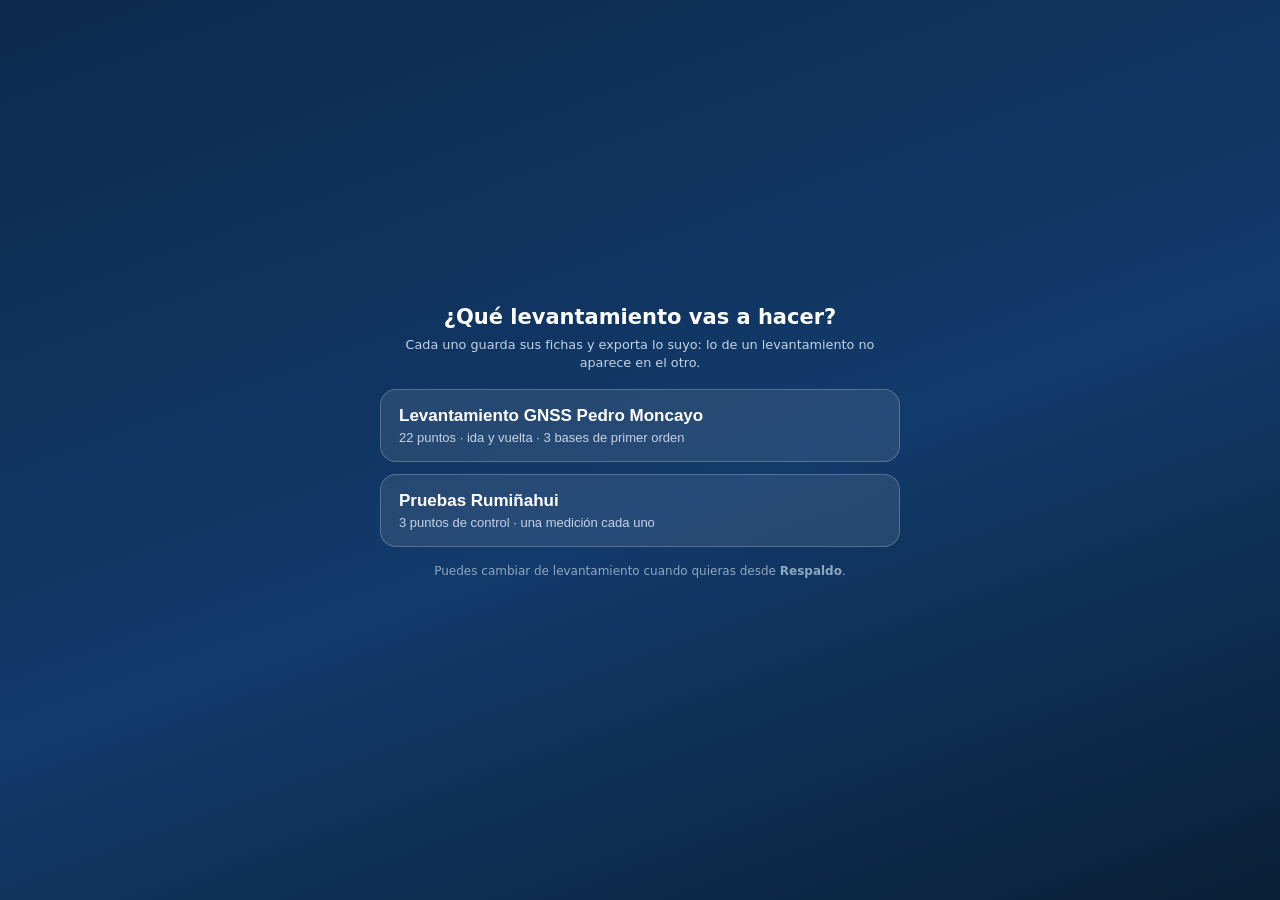
==== inspeccion-gnss/index.html @ 9709f439 "Publicar Inspección GNSS Pedro Moncayo (GeoMapping Tools)" ====
<!doctype html>
<html lang="es">
<head>
<meta charset="utf-8">
<meta name="viewport" content="width=device-width, initial-scale=1">
<title>Fichas GNSS · Red Geodésica Pedro Moncayo</title>
<meta name="description" content="Registro de campo de los puntos de control geodésico de la red cantonal de Pedro Moncayo.">
<meta name="theme-color" content="#123a6b">
<meta name="mobile-web-app-capable" content="yes">
<meta name="apple-mobile-web-app-capable" content="yes">
<meta name="apple-mobile-web-app-status-bar-style" content="black">
<meta name="apple-mobile-web-app-title" content="Fichas GNSS">
<link rel="manifest" href="manifest.webmanifest">
<link rel="icon" href="icons/icon-192.png">
<link rel="apple-touch-icon" href="icons/icon-192.png">
<link rel="stylesheet" href="css/app.css">
<script>
/* Registro de errores para poder diagnosticar en campo (se puede ver desde la consola). */
window.__errs = [];
addEventListener('error', (e) => {
  window.__errs.push(e.message + ' @ ' + (e.filename || '') + ':' + e.lineno);
  console.error(e.message, e.filename, e.lineno);
});
addEventListener('unhandledrejection', (e) => {
  const m = e.reason && e.reason.message ? e.reason.message : String(e.reason);
  window.__errs.push('promesa: ' + m);
  console.error('promesa:', m);
});
</script>
</head>
<body>

<header class="topbar">
  <img class="toplogo" src="img/geocaliza.png" alt="Geocaliza">
  <div class="toptitle">
    <strong>Fichas GNSS</strong>
    <span id="topSub" data-proy-nombre>—</span>
  </div>
  <span id="net" class="net" title="Estado de conexión">en línea</span>
</header>

<main>
  <section id="v-proyecto" class="velo-proyecto">
    <div class="caja">
      <h1>¿Qué levantamiento vas a hacer?</h1>
      <p class="hint">Cada uno guarda sus fichas y exporta lo suyo: lo de un levantamiento no aparece en el otro.</p>
      <div id="proyectoLista" class="proys"></div>
      <p class="hint tenue">Puedes cambiar de levantamiento cuando quieras desde <b>Respaldo</b>.</p>
    </div>
  </section>

<!-- ===================== 1. PUNTOS ===================== -->
<section id="v-puntos" class="view">

    <div class="bar wrap proybar">
      <span>Levantamiento: <b data-proy-nombre>—</b></span>
      <button class="btn small" data-cambiar-proyecto>Cambiar</button>
    </div>

    <div class="panel">
      <h2>Seleccionar punto</h2>
    <p class="hint">Los 22 puntos del diseño de la red. El <b class="ok">✓ verde</b> indica que la ficha ya está guardada en este teléfono.</p>

    <!-- Lista desplegable (combo propio: permite el check verde por punto) -->
    <div class="combo" id="combo">
      <button type="button" class="combo-btn" id="comboBtn" aria-haspopup="listbox" aria-expanded="false">
        <span class="combo-lab">CÓDIGO</span>
        <span class="combo-val" id="comboVal">Elegir un punto…</span>
        <span class="combo-car">▾</span>
      </button>
      <div class="combo-panel hidden" id="comboPanel" role="listbox" aria-label="Puntos de la red">
        <input type="search" id="comboQ" class="combo-q" placeholder="Buscar código, parroquia o sitio…" autocomplete="off">
        <div class="combo-list" id="comboList"></div>
      </div>
    </div>

    <div class="acciones-punto">
      <button class="btn ir" id="btnIr" disabled>
        <span class="ic">➤</span>
        <span>IR AL PUNTO<small>Abrir en Maps</small></span>
      </button>
      <button class="btn levantar" id="btnLevantar" disabled>
        <span class="ic">✎</span>
        <span>LEVANTAR FICHA<small>Registrar la observación</small></span>
      </button>
    </div>
    <p class="hint center" id="puntoSelHint">Elige un código para habilitar las opciones.</p>
  </div>

  <div class="panel hidden" id="panelPunto">
    <h2 id="pp-nombre">—</h2>
    <p class="pp-sub" id="pp-sub">—</p>
    <div class="kv2" id="pp-datos"></div>
    <div class="row wrap">
      <button class="btn small" id="btnVerFicha">Ver ficha guardada</button>
      <button class="btn small danger" id="btnBorrarFicha">Borrar ficha de este punto</button>
    </div>
  </div>

  <div class="panel">
    <div class="bar wrap">
      <h2 class="grow">Avance en este teléfono</h2>
      <span class="pill" id="avancePill">0 / 22</span>
    </div>
    <div class="progress"><div id="progressBar"></div></div>
    <p class="hint">Cada teléfono cuenta solo las fichas que se guardaron en él.</p>
    <div class="row wrap">
      <button class="btn small" id="btnCsv">Exportar avance (CSV)</button>
      <button class="btn small" id="btnGeo">Exportar puntos (GeoJSON)</button>
    </div>
  </div>
</section>

<!-- ===================== 2. FICHA ===================== -->
<section id="v-ficha" class="view hidden">
  <div class="bar sticky">
    <button class="btn" id="btnFichaBack">← Volver</button>
    <button class="btn primary" id="btnGuardar">Guardar ficha</button>
  </div>

  <div class="panel">
    <h2 id="f-titulo">Ficha del punto</h2>
    <p class="hint">Los campos con candado vienen del diseño de la red. Solo se editan los datos de la observación.</p>
    <div class="form">
      <label class="fld"><span>CÓDIGO 🔒</span><input id="f-codigo" readonly></label>
      <label class="fld"><span>PARROQUIA 🔒</span><input id="f-parroquia" readonly></label>
      <label class="fld"><span>SECTOR / SITIO 🔒</span><input id="f-sector" readonly></label>
      <label class="fld"><span>MATERIALIZACIÓN 🔒</span><input id="f-mat" readonly></label>
      <label class="fld"><span>COORDENADA X (Este) 🔒</span><input id="f-este" readonly></label>
      <label class="fld"><span>COORDENADA Y (Norte) 🔒</span><input id="f-norte" readonly></label>
      <label class="fld"><span>ORDEN 🔒</span><input id="f-orden" readonly></label>
      <label class="fld"><span>ZONA / DATUM 🔒</span><input id="f-zona" readonly></label>
    </div>
    <p class="hint" id="f-trabajos"></p>
  </div>

  <div class="panel">
    <h2>Observación GNSS</h2>
    <p class="hint">Método y parámetros que fija el TR (no se editan):
      <b>estático diferencial · máscara 10° · intervalo 1 s</b>.</p>
    <div class="form">
      <label class="fld"><span>RECEPTOR GNSS</span><select id="f-receptor"></select></label>
      <label class="fld"><span>ALTURA DE LA ANTENA (m)</span><input id="f-altura" type="text" inputmode="decimal" autocomplete="off" placeholder="Ej. 1,532 o 1.532"></label>

      <div class="fld">
        <span>INICIO (fecha y hora)</span>
        <div class="fila-fecha">
          <input id="f-inicio" type="datetime-local" step="60">
          <button type="button" class="btn small ahora" data-ahora="inicio">Ahora</button>
        </div>
      </div>
      <div class="fld">
        <span>FIN (fecha y hora)</span>
        <div class="fila-fecha">
          <input id="f-fin" type="datetime-local" step="60">
          <button type="button" class="btn small ahora" data-ahora="fin">Ahora</button>
        </div>
      </div>

      <label class="fld"><span>DURACIÓN</span><input id="f-dur" readonly placeholder="—"></label>
      <label class="fld"><span>OPERADOR EN CAMPO</span><input id="f-operador" list="lstOperadores" autocomplete="off" placeholder="Nombre y apellido"></label>
      <datalist id="lstOperadores"></datalist>
    </div>
  </div>

  <div class="panel">
    <h2>Croquis de ubicación</h2>
    <p class="hint">El croquis del punto ya viene con la app (imagen satelital Esri). No hay que generarlo ni hace falta internet.</p>
    <div id="croquisBox" class="croquisbox">
      <img id="croquisImg" alt="Croquis de ubicación del punto">
    </div>
    <div class="row wrap">
      <button class="btn small" id="btnVerCroquis">Ampliar</button>
    </div>
  </div>

  <div class="panel">
    <h2>Fotografías</h2>

    <div class="foto-bloque">
      <h3>1. Fotografía de la medición</h3>
      <p class="hint">El punto con el equipo montado. Es la que se imprime en la ficha.</p>
      <div class="row wrap">
        <button class="btn primary" data-foto="punto" data-src="cam">Tomar foto</button>
        <button class="btn" data-foto="punto" data-src="gal">Agregar de la galería</button>
      </div>
      <div id="fotos-punto" class="photos"></div>
    </div>

    <div class="foto-bloque">
      <h3>2. Fotografía de la placa</h3>
      <p class="hint">Primer plano de la placa o del mojón con su inscripción. Es la que se imprime en la ficha.</p>
      <div class="row wrap">
        <button class="btn primary" data-foto="placa" data-src="cam">Tomar foto</button>
        <button class="btn" data-foto="placa" data-src="gal">Agregar de la galería</button>
      </div>
      <div id="fotos-placa" class="photos"></div>
    </div>

    <div class="foto-bloque">
      <h3>Agregar más fotos</h3>
      <p class="hint">Fotos adicionales (accesos, entorno, detalles). Se suben a Drive con el nombre que les pongas; no se imprimen.</p>
      <label class="fld wide"><span>NOMBRE DE LA FOTO</span>
        <input id="f-extra-nombre" autocomplete="off" placeholder="Ej. Acceso vehicular"></label>
      <div class="row wrap">
        <button class="btn" data-foto="extra" data-src="cam">Tomar foto</button>
        <button class="btn" data-foto="extra" data-src="gal">Agregar de la galería</button>
      </div>
      <div id="fotos-extra" class="photos"></div>
    </div>
  </div>

  <div class="panel" id="panelDiseno">
    <h2>Diseño de referencia</h2>
    <p class="hint">Lo que el informe de inspección in situ previó para este sitio (no se guarda en la ficha).</p>
    <div id="f-notas" class="notas"></div>
  </div>
</section>

<!-- ===================== 3. DETALLE ===================== -->
<section id="v-detalle" class="view hidden">
  <div class="bar sticky">
    <button class="btn" id="btnDetBack">← Volver</button>
    <button class="btn primary" id="btnDetPdf">Descargar PDF</button>
  </div>
  <div class="panel">
    <h2 id="d-titulo">—</h2>
    <p class="pp-sub" id="d-sub">—</p>
    <div class="kv2" id="d-datos"></div>
  </div>
  <div class="panel" id="d-mapPanel">
    <div class="bar wrap">
      <button class="btn small" id="d-ir">Ir al punto</button>
      <button class="btn small" id="d-miUbicacion">¿A qué distancia estoy?</button>
    </div>
    <p class="hint" id="d-gps">—</p>
  </div>
  <div class="panel" id="d-croquisPanel">
    <h2>Croquis de ubicación</h2>
    <div class="preview"><img id="d-croquis" alt="Croquis"></div>
  </div>
  <div class="panel" id="d-fotosPanel">
    <h2>Fotografías</h2>
    <div id="d-fotos" class="dphotos"></div>
  </div>
  <div class="panel">
    <h2>Estado en Google Drive</h2>
    <p class="hint" id="d-drive">—</p>
    <button class="btn small" id="d-subir">Subir esta ficha a Drive</button>
  </div>
  <div class="panel">
    <h2>Acciones</h2>
    <div class="actgrid">
      <button class="btn" id="d-pdf">Descargar PDF</button>
      <button class="btn" id="d-share">Compartir PDF</button>
      <button class="btn" id="d-geo">Exportar el punto (GeoJSON)</button>
      <button class="btn" id="d-zip">Descargar fotos (ZIP)</button>
      <button class="btn" id="d-edit">Editar ficha</button>
      <button class="btn danger" id="d-del">Eliminar ficha</button>
    </div>
  </div>
</section>

<!-- ===================== 4. DRIVE ===================== -->
<section id="v-drive" class="view hidden">
  <div class="panel">
    <h2>Google Drive</h2>
    <p class="hint">Las fichas, las fotografías y los datos se suben a la carpeta del proyecto. La app crea una carpeta por día y, dentro, una carpeta por código de punto.</p>
    <div class="drive-estado">
      <span class="dot" id="driveDot"></span>
      <div>
        <b id="driveCuenta">Sin configurar</b>
        <small id="driveDetalle">Falta la URL y la clave del script de Drive.</small>
      </div>
    </div>
    <div class="form">
      <label class="fld wide"><span>URL DEL SCRIPT (termina en /exec)</span>
        <input id="driveUrl" autocomplete="off" placeholder="https://script.google.com/macros/s/…/exec"></label>
      <label class="fld wide"><span>CLAVE DEL SCRIPT</span>
        <input id="driveClave" autocomplete="off" placeholder="La misma clave que pusiste en Code.gs"></label>
    </div>
    <div class="row wrap">
      <button class="btn primary" id="btnProbar">Guardar y probar</button>
      <button class="btn" id="btnAbrirCarpeta">Abrir la carpeta en Drive</button>
    </div>
    <p class="hint" id="driveCarpetaMsg"></p>
  </div>

  <div class="panel">
    <h2>Subida</h2>
    <div class="subida-resumen" id="driveResumen">—</div>
    <label class="chk"><input type="checkbox" id="autoSubir"> <span>Subir automáticamente al guardar una ficha</span></label>
    <label class="chk"><input type="checkbox" id="borrarOrig"> <span>Liberar las fotos originales después de subirlas (ahorra espacio)</span></label>
    <div class="row wrap">
      <button class="btn primary" id="btnSubirTodo">Subir fichas pendientes</button>
      <button class="btn" id="btnReintentar">Reintentar fallidas</button>
    </div>
    <div id="driveCola" class="cola"></div>
  </div>
</section>

<!-- ===================== 5. RESPALDO ===================== -->
<section id="v-respaldo" class="view hidden">
  <div class="panel">
    <h2>Levantamiento abierto</h2>
    <p class="hint">Ahora mismo: <b data-proy-nombre>—</b>. Cada levantamiento tiene sus propias fichas.</p>
    <div class="row wrap"><button class="btn" data-cambiar-proyecto>Cambiar de levantamiento</button></div>
  </div>
  <div class="panel">
    <h2>Estado de la app</h2>
    <p id="offlineState" class="hint"></p>
    <p class="hint" id="storageInfo"></p>
    <p class="hint" id="versionInfo"></p>
    <div class="row wrap"><button class="btn" id="btnBuscar">Buscar actualización</button></div>
    <p class="hint">Si publicas una versión nueva, la app la detecta sola al abrirla o al volver a ella. Con este botón la buscas en el momento.</p>
  </div>
  <div class="panel">
    <h2>Respaldo de las fichas</h2>
    <p class="hint">Exporta un <code>.json</code> con todas las fichas (sin fotografías). Úsalo para pasar los datos a otro teléfono o para respaldar antes de actualizar.</p>
    <div class="row wrap">
      <button class="btn primary" id="btnBackup">Exportar respaldo (.json)</button>
      <label class="btn filebtn">Importar respaldo<input type="file" id="fileRestore" accept=".json,application/json"></label>
    </div>
    <p class="hint" id="backupInfo"></p>
  </div>
  <div class="panel">
    <h2>Copia completa en el teléfono</h2>
    <p class="hint">Un <code>.zip</code> con el <b>PDF</b>, las <b>fotografías</b> y los <b>datos</b> de cada ficha, con las mismas carpetas que en Drive (<code>2026_11_01/IDA_01_11_2026_RG-52-02/</code>).
      En Android se guarda en <b>Descargas</b>; en iPhone se abre el menú para guardarlo en <b>Archivos</b>, donde puedes elegir la carpeta.</p>
    <div class="row wrap">
      <select id="diaCopia" class="sel"></select>
      <button class="btn primary" id="btnCopiaDia">Copia de ese día</button>
    </div>
    <div class="row wrap">
      <button class="btn" id="btnZipAll">Copia de todas las fichas</button>
    </div>
    <p class="hint" id="zipInfo"></p>
  </div>
  <div class="panel">
    <h2>Peligro</h2>
    <button class="btn danger" id="btnBorrarTodo">Borrar todas las fichas y fotos de este teléfono</button>
  </div>
</section>

</main>

<nav class="tabs">
  <button data-tab="puntos" class="on">Puntos</button>
  <button data-tab="drive">Drive</button>
  <button data-tab="respaldo">Respaldo</button>
</nav>

<div id="navSheet" class="navsel hidden">
  <div class="navsel-bg" data-nav-close></div>
  <div class="navsel-card">
    <h3 id="navTitulo">¿Cómo quieres ir al punto?</h3>
    <p class="pp-sub" id="navSub">—</p>
    <button class="btn" data-nav="google">Abrir con Google Maps</button>
    <button class="btn" data-nav="waze">Abrir con Waze</button>
    <button class="btn" data-nav="apple" id="btnNavApple">Abrir con Maps de iPhone</button>
    <button class="btn ghost" data-nav-close>Cancelar</button>
  </div>
</div>
<div id="visor" class="visor hidden"><img id="visorImg" alt="Croquis ampliado"><button class="visor-x" id="visorClose">×</button></div>
<input type="file" id="camPunto" accept="image/*" capture="environment" class="hidden">
<input type="file" id="camPlaca" accept="image/*" capture="environment" class="hidden">
<input type="file" id="camExtra" accept="image/*" capture="environment" class="hidden">
<input type="file" id="galPunto" accept="image/*" multiple class="hidden">
<input type="file" id="galPlaca" accept="image/*" multiple class="hidden">
<input type="file" id="galExtra" accept="image/*" multiple class="hidden">

<div id="updateBar" class="updatebar hidden"><span>Hay una versión nueva de la app.</span><button class="btn small" id="btnReload">Actualizar</button><button class="barra-x" id="btnUpdateX" title="Más tarde">×</button></div>
<div id="toast" class="toast hidden"></div>
<div id="busy" class="busy hidden"><div id="busyMsg">Procesando…</div></div>

<script src="lib/jspdf/jspdf.umd.min.js"></script>
<script src="js/config.js"></script>
<script src="js/datos.js"></script>
<script src="js/logos.js"></script>
<script src="js/geo.js"></script>
<script src="js/db.js"></script>
<script src="js/fotos.js"></script>
<script src="js/mapimg.js"></script>
<script src="js/zip.js"></script>
<script src="js/pdf.js"></script>
<script src="js/drive.js"></script>
<script src="js/app.js"></script>
</body>
</html>
---- inspeccion-gnss/css/app.css ----
/* ==========================================================================
   Fichas GNSS · Red geodésica Pedro Moncayo
   Hoja de estilos única (mobile‑first, funciona en Android e iOS).
   ========================================================================== */
:root {
  --bg: #eef2f7;
  --surface: #ffffff;
  --ink: #16202b;
  --muted: #5c6b7a;
  --line: #d5dee7;
  --brand: #123a6b;          /* azul del escudo de Pedro Moncayo */
  --brand-2: #1f4e9c;
  --accent: #7cb342;         /* verde de Geocaliza */
  --accent-ink: #2f4d10;
  --ok: #1e8e4a;
  --danger: #b3261e;
  --warn: #c77700;
  --radius: 14px;
  --shadow: 0 1px 2px rgba(16, 32, 48, .06), 0 6px 18px rgba(16, 32, 48, .06);
}
@media (prefers-color-scheme: dark) {
  :root {
    --bg: #0e141b; --surface: #161f28; --ink: #e8eef4; --muted: #9aabb9; --line: #27343f;
    --brand: #2a5da8; --brand-2: #3f74c4; --accent: #8ec95a; --ok: #5ed191; --danger: #ff8a80;
    --warn: #ffc266; --shadow: 0 1px 2px rgba(0,0,0,.4), 0 8px 22px rgba(0,0,0,.35);
  }
}
* { box-sizing: border-box; }
html, body { margin: 0; }
body {
  background: var(--bg); color: var(--ink);
  font: 16px/1.42 system-ui, -apple-system, "Segoe UI", Roboto, "Helvetica Neue", sans-serif;
  padding-bottom: calc(70px + env(safe-area-inset-bottom));
  -webkit-text-size-adjust: 100%;
}
.hidden { display: none !important; }
b.ok, .ok { color: var(--ok); }

/* ---------- barra superior ---------- */
.topbar {
  position: sticky; top: 0; z-index: 900; display: flex; align-items: center; gap: 10px;
  padding: calc(8px + env(safe-area-inset-top)) 14px 8px;
  background: var(--brand); color: #fff; border-bottom: 1px solid color-mix(in srgb, #000 22%, var(--brand));
}
.toplogo { height: 24px; width: auto; background: #fff; border-radius: 6px; padding: 3px 6px; }
.toptitle { display: flex; flex-direction: column; line-height: 1.15; flex: 1; min-width: 0; }
.toptitle strong { font-size: 15px; letter-spacing: .2px; }
.toptitle span { font-size: 11.5px; opacity: .82; white-space: nowrap; overflow: hidden; text-overflow: ellipsis; }
.net { font-size: 11.5px; padding: 4px 9px; border-radius: 99px; background: rgba(255,255,255,.16); white-space: nowrap; }
.net.off { background: var(--warn); color: #2a1d00; font-weight: 700; }

html, body { overflow-x: hidden; }
main { max-width: 900px; margin: 0 auto; padding: 12px 14px 20px; }
.view > * + * { margin-top: 12px; }

/* ---------- estructura ---------- */
.panel { background: var(--surface); border: 1px solid var(--line); border-radius: var(--radius); padding: 14px; }
.panel h2 { margin: 0 0 6px; font-size: 15.5px; color: var(--brand); letter-spacing: .1px; }
@media (prefers-color-scheme: dark) { .panel h2 { color: #86b3ef; } }
.panel h2.grow { flex: 1; margin: 0; }
.hint { color: var(--muted); font-size: 12.8px; margin: 6px 0 8px; line-height: 1.45; }
.hint.center { text-align: center; }
.pp-sub { color: var(--muted); font-size: 13px; margin: 0 0 10px; }
.bar { display: flex; gap: 8px; align-items: center; }
.bar.wrap { flex-wrap: wrap; }
.bar.sticky {
  position: sticky; top: calc(44px + env(safe-area-inset-top)); z-index: 800;
  padding: 8px 0; background: var(--bg); justify-content: space-between;
}
.row { display: flex; gap: 8px; align-items: center; margin-top: 10px; }
.row.wrap { flex-wrap: wrap; }
.grow { flex: 1; min-width: 0; }
.pill { font-size: 12.5px; font-weight: 700; background: var(--brand); color: #fff; padding: 4px 11px; border-radius: 99px; }

/* ---------- botones ---------- */
.btn {
  appearance: none; border: 1px solid var(--line); background: var(--surface); color: var(--ink);
  font: inherit; font-size: 15px; padding: 11px 14px; border-radius: 11px; cursor: pointer;
  min-height: 46px; display: inline-flex; align-items: center; justify-content: center; gap: 8px;
  text-align: left; transition: filter .12s ease, transform .06s ease;
}
.btn:active { transform: translateY(1px); }
.btn.primary { background: var(--brand); border-color: var(--brand); color: #fff; font-weight: 650; }
.btn.small { font-size: 14px; min-height: 38px; padding: 8px 12px; }
.btn.danger { color: var(--danger); border-color: color-mix(in srgb, var(--danger) 35%, var(--line)); }
.btn.ghost { border: 0; background: transparent; color: var(--muted); }
.btn[disabled] { opacity: .42; cursor: default; }
.filebtn { position: relative; overflow: hidden; }
.filebtn input { position: absolute; inset: 0; opacity: 0; width: 100%; cursor: pointer; }

/* dos acciones principales */
.acciones-punto { display: grid; grid-template-columns: repeat(2, minmax(0, 1fr)); gap: 10px; margin-top: 12px; }
.btn.ir, .btn.levantar, .btn.big {
  flex-direction: row; align-items: center; gap: 10px; justify-content: flex-start;
  padding: 13px 14px; font-weight: 700; font-size: 14.5px; letter-spacing: .2px; line-height: 1.2;
  color: #fff; border: 0;
}
.btn.ir { background: linear-gradient(160deg, #1f4e9c, #123a6b); }
.btn.levantar { background: linear-gradient(160deg, #8cc63f, #5d9130); }
.btn.ir .ic, .btn.levantar .ic, .btn.big .ic { font-size: 20px; opacity: .95; }
.btn.ir small, .btn.levantar small, .btn.big small { display: block; font-weight: 500; font-size: 11.5px; opacity: .88; letter-spacing: 0; }
.btn.ir[disabled], .btn.levantar[disabled] {
  background: transparent; color: var(--muted); border: 1.5px dashed var(--line);
  filter: none; opacity: 1;
}
.btn.ir[disabled] small, .btn.levantar[disabled] small { color: var(--muted); opacity: 1; }
.btn.big { width: 100%; margin-top: 8px; }

/* ---------- lista desplegable de puntos ---------- */
.combo { position: relative; margin-top: 4px; }
.combo-btn {
  width: 100%; display: grid; grid-template-columns: auto 1fr auto; align-items: center; gap: 10px;
  border: 1.5px solid var(--brand); background: var(--surface); color: var(--ink);
  border-radius: 12px; padding: 10px 12px; font: inherit; cursor: pointer; min-height: 58px;
}
.combo-lab { font-size: 10.5px; font-weight: 700; letter-spacing: .8px; color: var(--muted); writing-mode: vertical-rl; transform: rotate(180deg); text-orientation: mixed; }
.combo-val { font-size: 16px; font-weight: 650; text-align: left; }
.combo-val small { display: block; font-weight: 500; font-size: 12px; color: var(--muted); }
.combo-car { color: var(--muted); font-size: 16px; }
.combo-panel {
  position: absolute; left: 0; right: 0; top: calc(100% + 6px); z-index: 950;
  background: var(--surface); border: 1px solid var(--line); border-radius: 12px;
  box-shadow: 0 18px 40px rgba(10, 25, 40, .28); overflow: hidden;
}
.combo-q { width: 100%; border: 0; border-bottom: 1px solid var(--line); padding: 12px 12px; font: inherit; font-size: 15px; background: var(--surface); color: var(--ink); }
.combo-list { max-height: 52vh; overflow: auto; -webkit-overflow-scrolling: touch; }
.combo-item {
  display: grid; grid-template-columns: 16px 20px minmax(0, 1fr); align-items: center; gap: 8px;
  width: 100%; border: 0; border-bottom: 1px solid var(--line); background: transparent;
  color: var(--ink); font: inherit; text-align: left; padding: 10px 12px; cursor: pointer;
}
.combo-item:active { background: var(--bg); }
.combo-item .ck { font-size: 17px; font-weight: 800; color: transparent; line-height: 1; }
.combo-item.saved .ck { color: var(--ok); }
.combo-item b { font-size: 14.5px; font-weight: 700; letter-spacing: .2px; }
.combo-item span.s { display: block; font-size: 12px; color: var(--muted); white-space: nowrap; overflow: hidden; text-overflow: ellipsis; }
.combo-item .ord { font-size: 11px; color: var(--muted); border: 1px solid var(--line); border-radius: 99px; padding: 2px 7px; }
.combo-item.sel { background: color-mix(in srgb, var(--brand) 8%, transparent); }

/* ---------- progreso y lista ---------- */
.progress { height: 9px; border-radius: 99px; background: var(--bg); overflow: hidden; margin: 8px 0 12px; border: 1px solid var(--line); }
.progress > div { height: 100%; width: 0; background: linear-gradient(90deg, var(--accent), #5d9130); transition: width .35s ease; }
.filter { width: 100%; font: inherit; font-size: 15px; padding: 10px 12px; border: 1px solid var(--line); border-radius: 11px; background: var(--bg); color: var(--ink); }
.listapuntos { margin-top: 10px; display: grid; gap: 6px; }
.lp-grupo { font-size: 11.5px; font-weight: 800; letter-spacing: .9px; color: var(--muted); margin: 12px 2px 2px; text-transform: uppercase; }
.lp {
  display: grid; grid-template-columns: 24px 1fr auto; align-items: center; gap: 9px;
  padding: 10px 11px; border: 1px solid var(--line); border-radius: 11px; background: var(--surface);
  cursor: pointer; text-align: left; color: var(--ink); font: inherit; width: 100%;
}
.lp:active { background: var(--bg); }
.lp .ck { font-size: 17px; font-weight: 800; color: var(--line); }
.lp.saved .ck { color: var(--ok); }
.lp.saved { border-color: color-mix(in srgb, var(--ok) 40%, var(--line)); }
.lp b { font-size: 14.5px; letter-spacing: .3px; }
.lp small { display: block; color: var(--muted); font-size: 12px; white-space: nowrap; overflow: hidden; text-overflow: ellipsis; }
.lp .tag { font-size: 10.5px; font-weight: 700; color: var(--muted); border: 1px solid var(--line); border-radius: 99px; padding: 3px 8px; white-space: nowrap; }
.lp.saved .tag { color: var(--ok); border-color: color-mix(in srgb, var(--ok) 45%, var(--line)); }

/* ---------- tarjetas de datos ---------- */
.kv2 { display: grid; grid-template-columns: repeat(auto-fit, minmax(140px, 1fr)); gap: 8px; }
.kv2 > div { background: var(--bg); border: 1px solid var(--line); border-radius: 10px; padding: 8px 10px; min-width: 0; }
.kv2 small { display: block; font-size: 10.5px; letter-spacing: .5px; color: var(--muted); font-weight: 700; }
.kv2 b { font-size: 14.5px; font-weight: 650; word-break: break-word; }
.notas { display: grid; gap: 7px; }
.notas p { margin: 0; font-size: 13px; color: var(--ink); background: var(--bg); border-left: 3px solid var(--accent); padding: 7px 10px; border-radius: 0 8px 8px 0; }

/* ---------- formulario ---------- */
.form { display: grid; grid-template-columns: repeat(2, minmax(0, 1fr)); gap: 10px; margin-top: 8px; }
.fld { display: flex; flex-direction: column; gap: 4px; min-width: 0; }
.fld.wide { grid-column: 1 / -1; }
.fld > span { font-size: 11px; font-weight: 700; letter-spacing: .5px; color: var(--muted); }
.fld input, .fld select, .fld textarea {
  font: inherit; font-size: 16px; padding: 10px 11px; border: 1px solid var(--line); border-radius: 10px;
  background: var(--bg); color: var(--ink); width: 100%; min-height: 44px;
}
.fld textarea { resize: vertical; line-height: 1.4; }
.fld input[readonly] { background: transparent; border-style: dashed; color: var(--brand); font-weight: 650; }
@media (prefers-color-scheme: dark) { .fld input[readonly] { color: #8fbcf8; } }
.fld input:focus, .fld select:focus, .fld textarea:focus { outline: 2px solid color-mix(in srgb, var(--brand) 45%, transparent); outline-offset: 0; }
@media (max-width: 430px) { .form { grid-template-columns: 1fr; } }

/* ---------- croquis ---------- */
.croquisbox { position: relative; border: 1px solid var(--line); border-radius: 12px; overflow: hidden; background: var(--bg); min-height: 120px; }
.croquisbox img { width: 100%; display: block; }
.croquis-empty { padding: 34px 12px; text-align: center; color: var(--muted); font-size: 13px; }
.preview img { max-width: 100%; display: block; border-radius: 10px; border: 1px solid var(--line); }

/* ---------- fotos ---------- */
.photos { display: grid; grid-template-columns: repeat(auto-fill, minmax(150px, 1fr)); gap: 9px; margin-top: 10px; }
.phcard { border: 1px solid var(--line); border-radius: 11px; overflow: hidden; background: var(--surface); position: relative; }
.phcard img { width: 100%; aspect-ratio: 4/3; object-fit: cover; display: block; background: var(--bg); }
.phcard .del { position: absolute; top: 5px; right: 5px; width: 30px; height: 30px; border-radius: 99px; border: 0; background: rgba(0,0,0,.62); color: #fff; font-size: 17px; line-height: 1; cursor: pointer; }
.phcard .tag { position: absolute; left: 5px; bottom: 5px; background: rgba(0,0,0,.62); color: #fff; font-size: 10.5px; padding: 3px 7px; border-radius: 99px; }
.phfoto { border: 0; padding: 0; background: transparent; display: block; width: 100%; cursor: pointer; }
.dphotos { display: grid; grid-template-columns: repeat(auto-fill, minmax(130px, 1fr)); gap: 9px; }
.dphotos img { width: 100%; aspect-ratio: 4/3; object-fit: cover; border-radius: 9px; border: 1px solid var(--line); display: block; }

/* ---------- Drive ---------- */
.drive-estado { display: flex; gap: 10px; align-items: center; background: var(--bg); border: 1px solid var(--line); border-radius: 12px; padding: 11px 12px; margin: 8px 0; }
.drive-estado b { display: block; font-size: 14px; }
.drive-estado small { color: var(--muted); font-size: 12px; }
.dot { width: 12px; height: 12px; border-radius: 99px; background: var(--muted); flex: none; box-shadow: 0 0 0 4px color-mix(in srgb, var(--muted) 18%, transparent); }
.dot.on { background: var(--ok); box-shadow: 0 0 0 4px color-mix(in srgb, var(--ok) 20%, transparent); }
.subida-resumen { background: var(--bg); border: 1px solid var(--line); border-radius: 11px; padding: 10px 12px; font-size: 13.5px; margin: 8px 0; }
.chk { display: flex; gap: 9px; align-items: flex-start; font-size: 13.6px; margin: 9px 0; color: var(--ink); }
.chk input { width: 20px; height: 20px; margin: 1px 0 0; flex: none; accent-color: var(--brand); }
.cola { display: grid; gap: 6px; margin-top: 10px; }
.cola .fila { display: grid; grid-template-columns: minmax(0, 1fr) auto; gap: 8px; align-items: center; font-size: 13px; border: 1px solid var(--line); border-radius: 10px; padding: 8px 10px; }
.cola .fila small { display: block; color: var(--muted); font-size: 11.5px; }
.cola .est { font-size: 11px; font-weight: 700; border-radius: 99px; padding: 3px 9px; white-space: nowrap; }
.est.pend { background: color-mix(in srgb, var(--warn) 18%, transparent); color: var(--warn); }
.est.sub { background: color-mix(in srgb, var(--ok) 16%, transparent); color: var(--ok); }
.est.err { background: color-mix(in srgb, var(--danger) 15%, transparent); color: var(--danger); }
.est.run { background: color-mix(in srgb, var(--brand) 15%, transparent); color: var(--brand); }
details { margin-top: 6px; }
summary { cursor: pointer; font-weight: 650; color: var(--brand); font-size: 14px; }
@media (prefers-color-scheme: dark) { summary { color: #86b3ef; } }
.detalle { margin-top: 8px; font-size: 13.6px; color: var(--ink); }
.detalle ol { padding-left: 20px; margin: 6px 0; }
.detalle li { margin-bottom: 6px; }
code { background: var(--bg); border: 1px solid var(--line); border-radius: 5px; padding: 1px 5px; font-size: 12.3px; word-break: break-all; }

/* ---------- mapa ---------- */
.map { height: 46vh; min-height: 260px; border-radius: 12px; border: 1px solid var(--line); z-index: 1; }
.leaflet-container { background: #dfe6ec; }
/* marcador del punto geodésico en el mapa interactivo */
.pin-gnss { background: transparent; border: 0; }
.pin-gnss .pin-halo {
  position: absolute; inset: 0; border-radius: 99px;
  background: rgba(198, 40, 40, .22); border: 2px solid rgba(198, 40, 40, .55);
}
.pin-gnss .pin-core {
  position: absolute; left: 50%; top: 50%; width: 12px; height: 12px; margin: -6px 0 0 -6px;
  border-radius: 99px; background: #c62828; border: 2.5px solid #fff; box-shadow: 0 1px 4px rgba(0,0,0,.45);
}
.err { color: var(--danger); }

/* ---------- pestañas ---------- */
.tabs {
  position: fixed; left: 0; right: 0; bottom: 0; z-index: 900; display: grid; grid-template-columns: repeat(3, minmax(0, 1fr));
  background: var(--surface); border-top: 1px solid var(--line); padding-bottom: env(safe-area-inset-bottom);
}
.tabs button { appearance: none; border: 0; background: transparent; color: var(--muted); font: inherit; font-size: 13px; font-weight: 650; padding: 15px 0; min-height: 56px; letter-spacing: .3px; }
.tabs button.on { color: var(--brand); box-shadow: inset 0 3px 0 var(--brand); }
@media (prefers-color-scheme: dark) { .tabs button.on { color: #86b3ef; box-shadow: inset 0 3px 0 #86b3ef; } }
.actgrid { display: grid; grid-template-columns: repeat(2, minmax(0, 1fr)); gap: 8px; }
@media (max-width: 390px) { .actgrid { grid-template-columns: 1fr; } }

/* ---------- hoja de acciones ---------- */
.sheet { position: fixed; inset: 0; z-index: 1100; display: flex; align-items: flex-end; justify-content: center; }
.sheet-bg { position: absolute; inset: 0; background: rgba(6, 16, 28, .5); }
.sheet-card {
  position: relative; width: 100%; max-width: 560px; background: var(--surface); border-radius: 18px 18px 0 0;
  padding: 16px 16px calc(18px + env(safe-area-inset-bottom)); box-shadow: 0 -14px 40px rgba(0,0,0,.35);
  animation: subir .18s ease;
}
@keyframes subir { from { transform: translateY(22px); opacity: .6; } to { transform: none; opacity: 1; } }
.sheet-card h3 { margin: 0 0 2px; font-size: 18px; letter-spacing: .3px; }
.sheet-card .btn.big { font-size: 15px; }
.sheet-card .btn.ghost { width: 100%; justify-content: center; margin-top: 4px; }

/* ---------- visor de imagen ---------- */
.visor { position: fixed; inset: 0; z-index: 1200; background: rgba(3, 8, 14, .94); display: flex; align-items: center; justify-content: center; padding: 12px; }
.visor img { max-width: 100%; max-height: 88vh; border-radius: 8px; }
.visor-x { position: absolute; top: calc(10px + env(safe-area-inset-top)); right: 14px; width: 44px; height: 44px; border-radius: 99px; border: 0; background: rgba(255,255,255,.16); color: #fff; font-size: 26px; line-height: 1; cursor: pointer; }

/* ---------- avisos ---------- */
.toast { position: fixed; left: 50%; transform: translateX(-50%); bottom: calc(80px + env(safe-area-inset-bottom)); z-index: 2000;
  background: #10202f; color: #fff; padding: 11px 16px; border-radius: 11px; max-width: 92vw; font-size: 14px; box-shadow: 0 10px 26px rgba(0,0,0,.4); }
.toast.err { background: var(--danger); }
.toast.ok { background: #14603a; }
.busy { position: fixed; inset: 0; z-index: 3000; background: rgba(8, 18, 30, .5); display: grid; place-items: center; color: #fff; font-weight: 650; font-size: 14px; }
.busy > div { background: #10202f; padding: 16px 24px; border-radius: 14px; text-align: center; }
.updatebar { position: fixed; left: 12px; right: 12px; bottom: calc(70px + env(safe-area-inset-bottom)); z-index: 1500; display: flex; align-items: center;
  justify-content: space-between; gap: 10px; padding: 10px 14px; border-radius: 12px; background: #10202f; color: #fff; box-shadow: 0 10px 26px rgba(0,0,0,.4); max-width: 880px; margin: 0 auto; }
.updatebar .btn { background: var(--accent); color: var(--accent-ink); border-color: var(--accent); font-weight: 800; }

/* botón para cerrar la barra de actualización (dejarlo para después) */
.updatebar .barra-x {
  background: transparent; border: 0; color: inherit; font-size: 18px; line-height: 1;
  padding: 0 6px; margin-left: 2px; opacity: .75; cursor: pointer;
}
.updatebar .barra-x:hover { opacity: 1; }
/* bloques 1 / 2 / más fotos dentro de la ficha */
.foto-bloque { margin-top: 16px; padding-top: 12px; border-top: 1px dashed var(--line); }
.foto-bloque:first-of-type { margin-top: 6px; padding-top: 0; border-top: 0; }
.foto-bloque h3 { margin: 0 0 3px; font-size: 14px; font-weight: 800; color: var(--brand); }
.foto-bloque .row { margin-top: 6px; }

/* fecha y hora con botón "Ahora" */
.fila-fecha { display: flex; gap: 8px; align-items: stretch; }
.fila-fecha input { flex: 1 1 auto; min-width: 0; }
.btn.ahora { flex: 0 0 auto; min-height: 44px; padding-inline: 14px; }
/* selector de aplicación de mapas (sin difuminado del fondo) */
.navsel { position: fixed; inset: 0; z-index: 950; display: flex; align-items: flex-end; justify-content: center; }
.navsel-bg { position: absolute; inset: 0; background: rgba(6, 16, 28, .45); }
.navsel-card {
  position: relative; width: 100%; max-width: 460px; background: var(--surface);
  border-radius: 18px 18px 0 0; padding: 16px 16px calc(16px + env(safe-area-inset-bottom, 0px));
  box-shadow: 0 -12px 30px rgba(0, 0, 0, .22); display: flex; flex-direction: column; gap: 9px;
}
.navsel-card h3 { margin: 0; font-size: 16px; color: var(--brand); }
.navsel-card .pp-sub { margin: 0 0 4px; }
.navsel-card .btn { width: 100%; }
/* etiqueta IDA / VUELTA */
.tipo { display: inline-block; font-size: 10.5px; font-weight: 800; letter-spacing: .6px; padding: 2px 7px; border-radius: 999px; vertical-align: 1px; }
.tipo.ida { background: #dcefd9; color: #1e6b32; }
.tipo.vuelta { background: #ffe3c2; color: #8a4b00; }
.tipo.unica { background: #dde6ef; color: #33506b; }
.tipo.base { background: #d6e2f2; color: #14325c; }
@media (prefers-color-scheme: dark) {
  .tipo.ida { background: #14371f; color: #8ee0a4; }
  .tipo.vuelta { background: #3a2a12; color: #ffc266; }
  .tipo.unica { background: #1e2b38; color: #a8c4dd; }
  .tipo.base { background: #16263c; color: #9fc2ee; }
}
.combo-item .num { font-size: 12px; font-weight: 800; color: var(--muted); text-align: right; font-variant-numeric: tabular-nums; }
.combo-item .txt { display: flex; flex-direction: column; gap: 2px; min-width: 0; }
.combo-sep {
  font-size: 11px; font-weight: 800; letter-spacing: .7px; text-transform: uppercase; color: var(--muted);
  padding: 12px 12px 5px; background: var(--bg); border-bottom: 1px solid var(--line);
}
/* selector de fecha (copia del día) */
select.sel {
  font: inherit; font-size: 15px; padding: 10px 12px; border: 1px solid var(--line);
  border-radius: 10px; background: var(--bg); color: var(--ink); min-height: 44px; flex: 1 1 150px; min-width: 0;
}
/* ---------- pantalla para elegir el levantamiento ---------- */
.velo-proyecto {
  position: fixed; inset: 0; z-index: 2500; overflow: auto;
  display: flex; align-items: center; justify-content: center; padding: 24px 16px;
  background: linear-gradient(160deg, #0d2a4d 0%, #123a6b 55%, #0a2036 100%);
}
.velo-proyecto .caja { width: 100%; max-width: 520px; text-align: center; }
.velo-proyecto h1 { font-size: 21px; color: #fff; margin: 0 0 6px; line-height: 1.25; }
.velo-proyecto .hint { color: #c3d3e6; margin: 0 0 16px; }
.velo-proyecto .hint.tenue { color: #8fa7c2; font-size: 12px; margin-top: 16px; }
.proys { display: grid; gap: 12px; }
.proy {
  display: block; width: 100%; text-align: left; cursor: pointer;
  padding: 16px 18px; border-radius: 16px; color: #fff;
  border: 1px solid rgba(255,255,255,.22); background: rgba(255,255,255,.09);
  transition: background .15s, transform .12s;
}
.proy b { display: block; font-size: 17px; margin-bottom: 4px; }
.proy span { font-size: 13px; color: #c3d3e6; }
.proy:hover { background: rgba(255,255,255,.16); }
.proy:active { transform: scale(.985); }
/* barra con el levantamiento abierto (arriba de la lista de puntos) */
.proybar {
  align-items: center; justify-content: space-between; gap: 10px;
  margin: 0 0 10px; padding: 8px 12px; border-radius: 12px;
  background: #eef3f9; border: 1px solid #d7e0ec; font-size: 13.5px; color: #33506b;
}
.proybar b { color: #123a6b; }
.proybar .btn { margin: 0; }
.proy b .ultima {
  font-style: normal; font-size: 11px; font-weight: 600; letter-spacing: .3px;
  text-transform: uppercase; color: #0d2a4d; background: #cfe0f5;
  border-radius: 999px; padding: 2px 8px; margin-left: 6px; vertical-align: 2px;
}
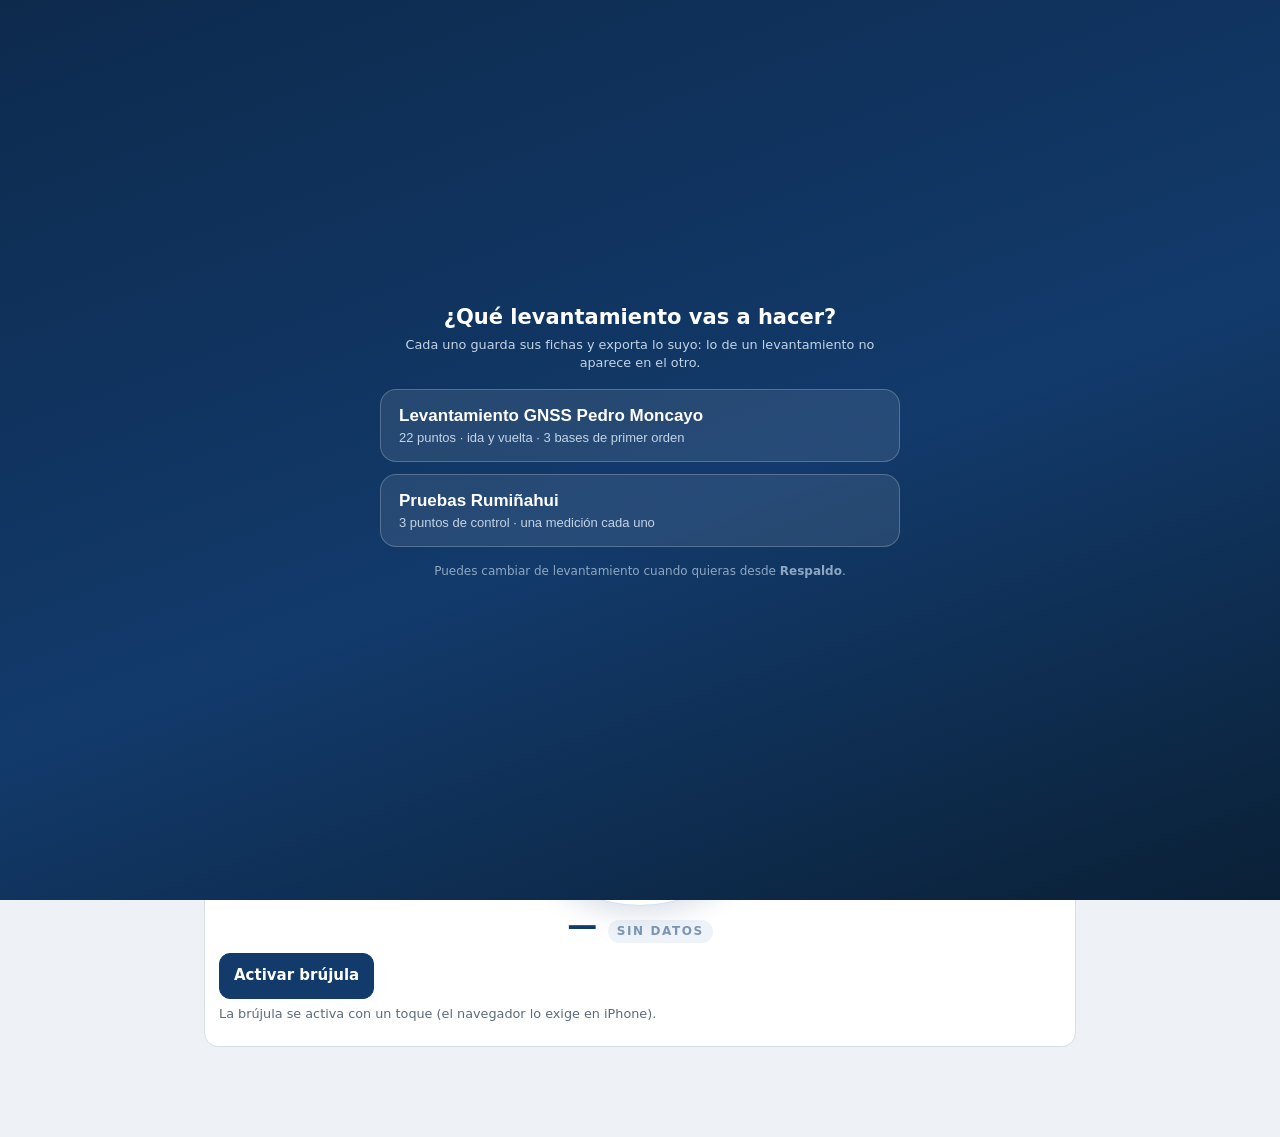
==== commit 21bd6dc6: "Publicar Inspección GNSS Pedro Moncayo (GeoMapping Tools)" ====
--- a/inspeccion-gnss/index.html
+++ b/inspeccion-gnss/index.html
@@ -59,7 +59,7 @@
 
     <div class="panel">
       <h2>Seleccionar punto</h2>
-    <p class="hint">Los 22 puntos del diseño de la red. El <b class="ok">✓ verde</b> indica que la ficha ya está guardada en este teléfono.</p>
+    <p class="hint">El <b class="ok">✓ verde</b> indica que la ficha ya está guardada en este teléfono.</p>
 
     <!-- Lista desplegable (combo propio: permite el check verde por punto) -->
     <div class="combo" id="combo">
@@ -98,16 +98,30 @@
   </div>
 
   <div class="panel">
-    <div class="bar wrap">
-      <h2 class="grow">Avance en este teléfono</h2>
-      <span class="pill" id="avancePill">0 / 22</span>
-    </div>
-    <div class="progress"><div id="progressBar"></div></div>
-    <p class="hint">Cada teléfono cuenta solo las fichas que se guardaron en él.</p>
+    <h2>Exportar</h2>
+    <p class="hint">El avance completo del levantamiento sale en el CSV; el GeoJSON sirve para revisar los puntos en ArcGIS.</p>
     <div class="row wrap">
       <button class="btn small" id="btnCsv">Exportar avance (CSV)</button>
       <button class="btn small" id="btnGeo">Exportar puntos (GeoJSON)</button>
     </div>
+  </div>
+
+  <div class="panel">
+    <h2>Brújula</h2>
+    <p class="hint">Para orientar el receptor hacia el <b>norte</b>. Apoya el teléfono plano, lejos de
+      objetos metálicos y del vehículo; la aguja se pone <b class="verde">verde</b> cuando apuntas al norte.</p>
+    <div class="brujula sin-datos" id="brujula">
+      <svg id="brujulaRosa" viewBox="0 0 200 200" aria-hidden="true"></svg>
+      <span class="brj-indice" aria-hidden="true"></span>
+    </div>
+    <div class="brj-lectura">
+      <b id="brujulaGrados">—</b>
+      <span id="brujulaRumbo">sin datos</span>
+    </div>
+    <div class="row wrap">
+      <button class="btn primary" id="btnBrujula">Activar brújula</button>
+    </div>
+    <p class="hint" id="brujulaMsg">La brújula se activa con un toque (el navegador lo exige en iPhone).</p>
   </div>
 </section>
 
@@ -210,6 +224,12 @@
     </div>
   </div>
 
+  <div class="panel">
+    <h2>Observaciones <span class="opt">opcional</span></h2>
+    <p class="hint">Notas de campo que quieras dejar por escrito (acceso, novedades, estado del punto, coordinación con la comunidad). Salen en el PDF.</p>
+    <textarea id="f-obs" rows="3" maxlength="600" placeholder="Escribe aquí si hace falta…"></textarea>
+  </div>
+
   <div class="panel" id="panelDiseno">
     <h2>Diseño de referencia</h2>
     <p class="hint">Lo que el informe de inspección in situ previó para este sitio (no se guarda en la ficha).</p>
@@ -238,6 +258,10 @@
   <div class="panel" id="d-croquisPanel">
     <h2>Croquis de ubicación</h2>
     <div class="preview"><img id="d-croquis" alt="Croquis"></div>
+  </div>
+  <div class="panel hidden" id="d-obsPanel">
+    <h2>Observaciones</h2>
+    <p class="hint" id="d-obs"></p>
   </div>
   <div class="panel" id="d-fotosPanel">
     <h2>Fotografías</h2>
@@ -384,6 +408,7 @@
 <script src="js/zip.js"></script>
 <script src="js/pdf.js"></script>
 <script src="js/drive.js"></script>
+<script src="js/brujula.js"></script>
 <script src="js/app.js"></script>
 </body>
 </html>
--- a/inspeccion-gnss/css/app.css
+++ b/inspeccion-gnss/css/app.css
@@ -359,4 +359,79 @@
   font-style: normal; font-size: 11px; font-weight: 600; letter-spacing: .3px;
   text-transform: uppercase; color: #0d2a4d; background: #cfe0f5;
   border-radius: 999px; padding: 2px 8px; margin-left: 6px; vertical-align: 2px;
-}+}
+/* ---------- brújula ---------- */
+.brujula {
+  --br: #2f7fd1;            /* azul normal */
+  --br2: #9fc2e6;
+  position: relative;
+  width: min(78vw, 280px);
+  aspect-ratio: 1 / 1;
+  margin: 8px auto 4px;
+  border-radius: 50%;
+  background:
+    radial-gradient(circle at 50% 38%, #ffffff 0%, #eef4fb 46%, #dbe7f5 100%);
+  border: 1px solid #cfe0f0;
+  box-shadow: 0 10px 24px rgba(18, 58, 107, .14), inset 0 0 0 6px #ffffff, inset 0 0 0 7px #e3edf7;
+  display: grid;
+  place-items: center;
+  transition: box-shadow .25s, border-color .25s;
+}
+.brujula.norte {
+  --br: #2e9e5b;
+  --br2: #a7dfc0;
+  border-color: #b7e4c9;
+  box-shadow: 0 10px 26px rgba(46, 158, 91, .28), inset 0 0 0 6px #ffffff, inset 0 0 0 7px #dcf3e6;
+}
+#brujulaRosa {
+  position: absolute; inset: 3%;
+  width: 94%; height: 94%;
+  transform: rotate(0deg);
+  transition: transform .06s linear;
+  will-change: transform;
+}
+#brujulaRosa .aro { fill: none; stroke: var(--br); stroke-width: 2.4; opacity: .9; }
+#brujulaRosa .aro2 { fill: none; stroke: var(--br2); stroke-width: 1; opacity: .75; }
+#brujulaRosa .tk { stroke: var(--br2); stroke-width: 1; opacity: .85; }
+#brujulaRosa .tk.medio { stroke: var(--br); stroke-width: 1.4; opacity: .9; }
+#brujulaRosa .tk.mayor { stroke: var(--br); stroke-width: 2.2; opacity: 1; }
+#brujulaRosa .grados { font-size: 7px; fill: #7d97b3; font-weight: 600; }
+#brujulaRosa .cardinal { font-size: 15px; font-weight: 800; fill: var(--br); letter-spacing: .5px; }
+#brujulaRosa .cardinal.norte { fill: var(--br); font-size: 17px; }
+#brujulaRosa .aguja.n { fill: var(--br); }
+#brujulaRosa .aguja.s { fill: #cfdcea; }
+#brujulaRosa .eje { fill: #ffffff; stroke: var(--br); stroke-width: 2; }
+.brj-indice {
+  position: absolute; top: -3px; left: 50%; transform: translateX(-50%);
+  width: 0; height: 0;
+  border-left: 7px solid transparent; border-right: 7px solid transparent;
+  border-top: 12px solid var(--br);
+  filter: drop-shadow(0 1px 2px rgba(18, 58, 107, .3));
+  transition: border-top-color .25s;
+}
+.brj-lectura {
+  display: flex; align-items: baseline; justify-content: center; gap: 10px;
+  margin: 2px 0 8px;
+}
+.brj-lectura b {
+  font-size: 30px; line-height: 1; color: #123a6b; font-variant-numeric: tabular-nums;
+  letter-spacing: .5px; font-weight: 800;
+}
+.brj-lectura span {
+  font-size: 12px; font-weight: 700; letter-spacing: 1.6px; text-transform: uppercase;
+  color: #7d97b3; padding: 3px 9px; border-radius: 999px; background: #eef3f9;
+  transition: background .2s, color .2s;
+}
+.brujula.norte ~ .brj-lectura b { color: #1d7a44; }
+.brujula.norte ~ .brj-lectura span { color: #1d7a44; background: #e2f4e9; }
+.hint .verde { color: #2e9e5b; }
+@media (prefers-color-scheme: dark) {
+  .brujula { background: radial-gradient(circle at 50% 38%, #1b2733 0%, #16202a 60%, #111922 100%); border-color: #2a3a4b; }
+  .brujula.norte { border-color: #2f6a4a; }
+  .brj-lectura b { color: #cfe0f2; }
+  .brj-lectura span { background: #1b2733; color: #8fa7bf; }
+  .brujula.norte ~ .brj-lectura b { color: #8fe0b4; }
+  #brujulaRosa .grados { fill: #6b8299; }
+  #brujulaRosa .aguja.s { fill: #355064; }
+  #brujulaRosa .eje { fill: #16202a; }
+}
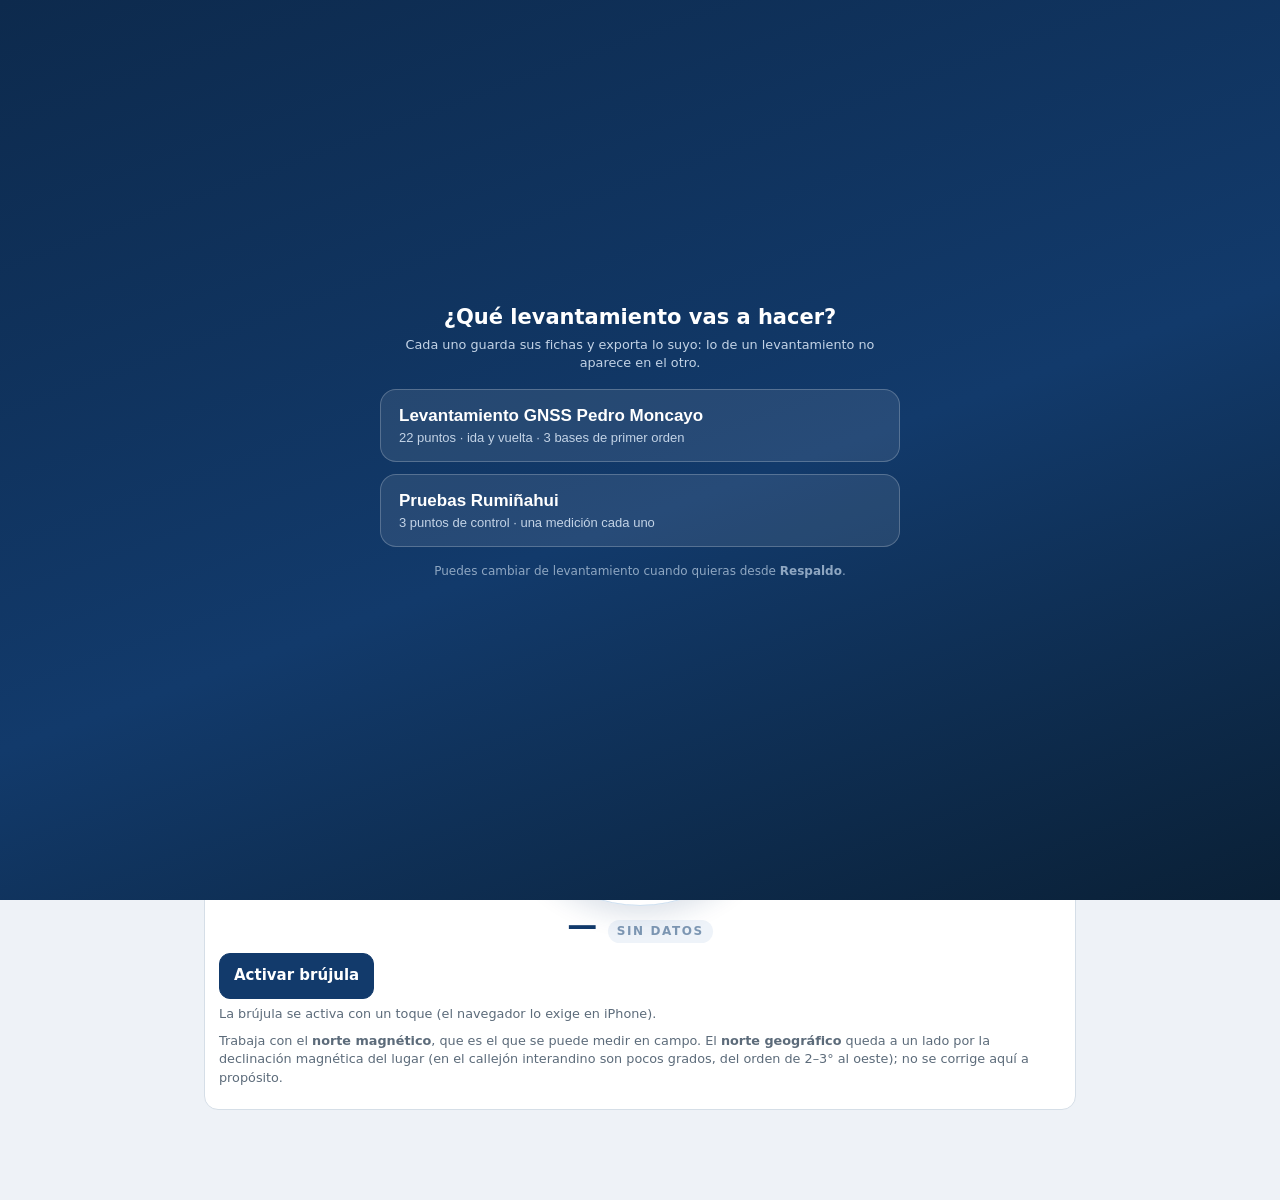
==== commit cc98397f: "Publicar Inspección GNSS Pedro Moncayo (GeoMapping Tools)" ====
--- a/inspeccion-gnss/index.html
+++ b/inspeccion-gnss/index.html
@@ -108,8 +108,9 @@
 
   <div class="panel">
     <h2>Brújula</h2>
-    <p class="hint">Para orientar el receptor hacia el <b>norte</b>. Apoya el teléfono plano, lejos de
-      objetos metálicos y del vehículo; la aguja se pone <b class="verde">verde</b> cuando apuntas al norte.</p>
+    <p class="hint">Para orientar el receptor hacia el <b>norte magnético</b> (el que marca el compás).
+      Apoya el teléfono plano, lejos de objetos metálicos y del vehículo; la aguja se pone
+      <b class="verde">verde</b> cuando apuntas a ese norte.</p>
     <div class="brujula sin-datos" id="brujula">
       <svg id="brujulaRosa" viewBox="0 0 200 200" aria-hidden="true"></svg>
       <span class="brj-indice" aria-hidden="true"></span>
@@ -122,6 +123,9 @@
       <button class="btn primary" id="btnBrujula">Activar brújula</button>
     </div>
     <p class="hint" id="brujulaMsg">La brújula se activa con un toque (el navegador lo exige en iPhone).</p>
+    <p class="hint brj-nota">Trabaja con el <b>norte magnético</b>, que es el que se puede medir en campo.
+      El <b>norte geográfico</b> queda a un lado por la declinación magnética del lugar (en el callejón
+      interandino son pocos grados, del orden de 2–3° al oeste); no se corrige aquí a propósito.</p>
   </div>
 </section>
 
--- a/inspeccion-gnss/css/app.css
+++ b/inspeccion-gnss/css/app.css
@@ -387,7 +387,8 @@
   position: absolute; inset: 3%;
   width: 94%; height: 94%;
   transform: rotate(0deg);
-  transition: transform .06s linear;
+  /* sin transición: el suavizado ya lo hace el bucle; una transición aquí
+     provoca el giro de 360° al pasar por el norte */
   will-change: transform;
 }
 #brujulaRosa .aro { fill: none; stroke: var(--br); stroke-width: 2.4; opacity: .9; }
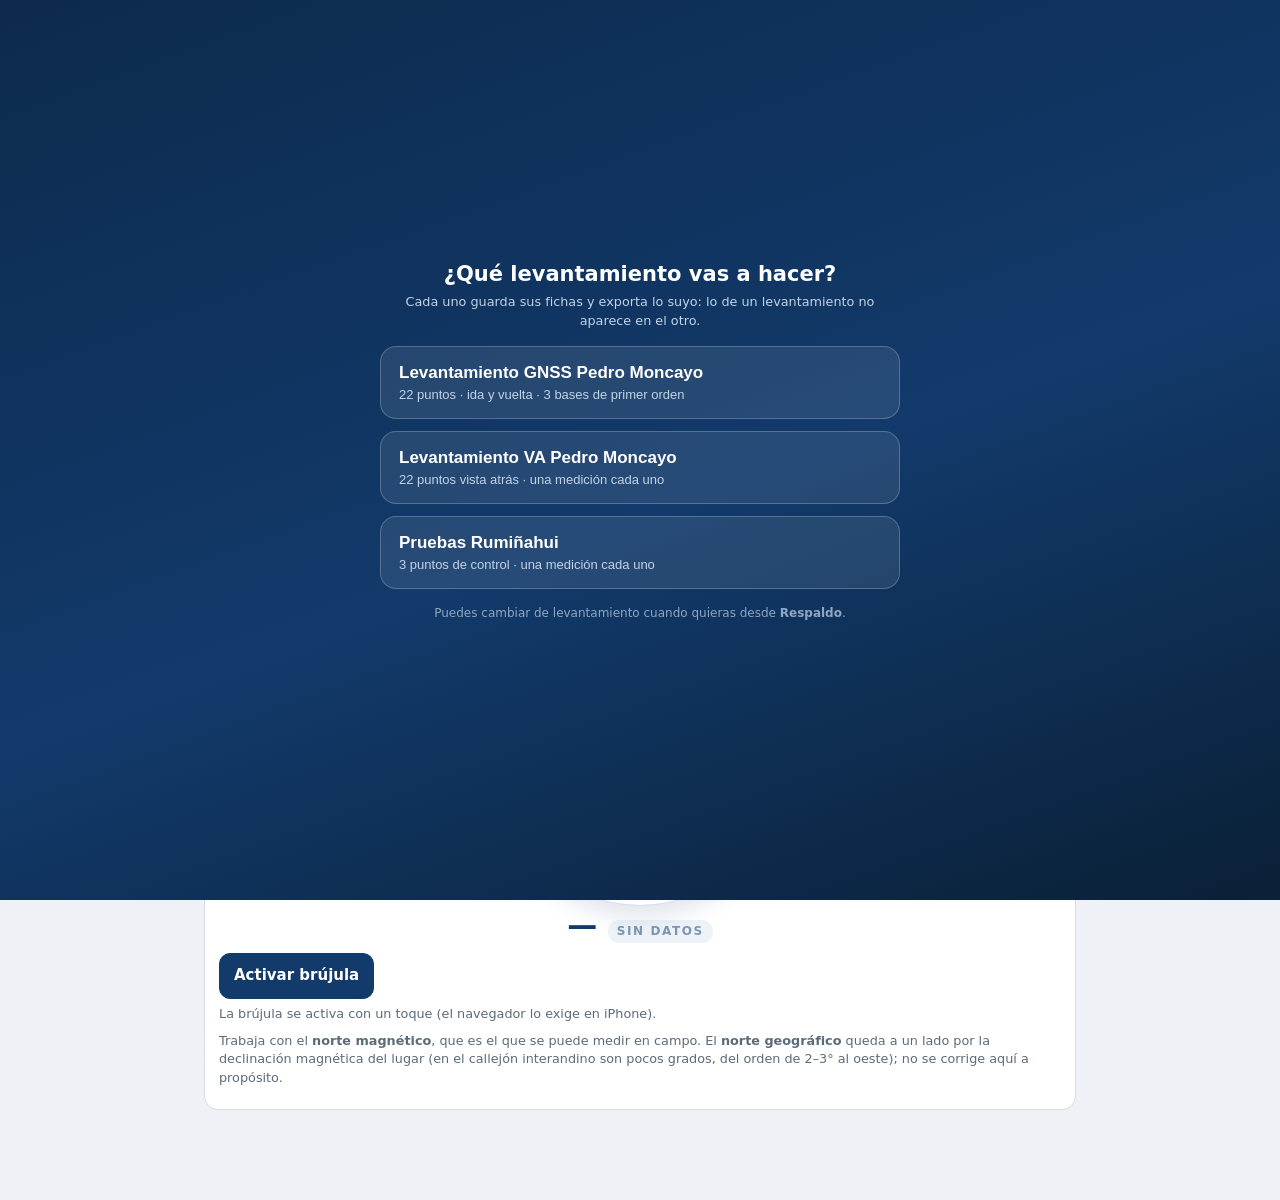
==== commit bc8cd3a6: "Publicar Inspección GNSS Pedro Moncayo (GeoMapping Tools)" ====
--- a/inspeccion-gnss/index.html
+++ b/inspeccion-gnss/index.html
@@ -49,6 +49,15 @@
     </div>
   </section>
 
+<!-- aviso / confirmación (se llena desde app.js) -->
+<section id="v-aviso" class="velo-aviso hidden" role="dialog" aria-modal="true" aria-labelledby="avisoTitulo">
+  <div class="aviso">
+    <h3 id="avisoTitulo">—</h3>
+    <div id="avisoTexto" class="aviso-texto"></div>
+    <div id="avisoBotones" class="row wrap fin"></div>
+  </div>
+</section>
+
 <!-- ===================== 1. PUNTOS ===================== -->
 <section id="v-puntos" class="view">
 
@@ -152,12 +161,29 @@
     <p class="hint" id="f-trabajos"></p>
   </div>
 
-  <div class="panel">
-    <h2>Observación GNSS</h2>
+  <div class="panel solo-va hidden" id="panelHito">
+    <h2>Hito principal</h2>
+    <p class="hint">El punto vista atrás se amarra a este hito, ya monumentado en la campaña anterior.
+      Aquí se registra con qué equipo se volvió a medir.</p>
+    <div class="form">
+      <label class="fld"><span>HITO PRINCIPAL 🔒</span><input id="f-hito-codigo" readonly></label>
+      <label class="fld"><span>MATERIALIZACIÓN DEL HITO 🔒</span><input id="f-hito-mat" readonly></label>
+      <label class="fld"><span>RECEPTOR GNSS (HITO)</span><select id="f-hito-receptor"></select></label>
+      <label class="fld"><span>ALTURA DE LA ANTENA · HITO (m)</span><input id="f-hito-altura" type="text" inputmode="decimal" autocomplete="off" placeholder="Ej. 1,532 o 1.532"></label>
+      <label class="fld"><span>COORDENADA X · HITO 🔒</span><input id="f-hito-este" readonly></label>
+      <label class="fld"><span>COORDENADA Y · HITO 🔒</span><input id="f-hito-norte" readonly></label>
+    </div>
+    <p class="hint warn hidden" id="f-hito-aviso">La coordenada de este punto vista atrás es una
+      <b>estimación del diseño</b>: confírmala con el GPS antes de usarla para navegar.</p>
+  </div>
+
+  <div class="panel">
+    <h2 id="gnssTitulo">Observación GNSS</h2>
     <p class="hint">Método y parámetros que fija el TR (no se editan):
       <b>estático diferencial · máscara 10° · intervalo 1 s</b>.</p>
     <div class="form">
-      <label class="fld"><span>RECEPTOR GNSS</span><select id="f-receptor"></select></label>
+      <label class="fld solo-va hidden"><span>MATERIALIZACIÓN DEL VA</span><select id="f-matVA"></select></label>
+      <label class="fld"><span id="lblReceptor">RECEPTOR GNSS</span><select id="f-receptor"></select></label>
       <label class="fld"><span>ALTURA DE LA ANTENA (m)</span><input id="f-altura" type="text" inputmode="decimal" autocomplete="off" placeholder="Ej. 1,532 o 1.532"></label>
 
       <div class="fld">
@@ -189,7 +215,9 @@
     </div>
     <div class="row wrap">
       <button class="btn small" id="btnVerCroquis">Ampliar</button>
-    </div>
+      <button class="btn small solo-va hidden" id="btnVerPanorama">Ver foto de ubicación</button>
+    </div>
+    <p class="hint solo-va hidden" id="panoramaNota">Panorámica del sitio tomada en campo, para reconocer el punto.</p>
   </div>
 
   <div class="panel">
--- a/inspeccion-gnss/css/app.css
+++ b/inspeccion-gnss/css/app.css
@@ -436,3 +436,44 @@
   #brujulaRosa .aguja.s { fill: #355064; }
   #brujulaRosa .eje { fill: #16202a; }
 }
+
+/* ---------- avisos y confirmaciones ---------- */
+.velo-aviso {
+  position: fixed; inset: 0; z-index: 3000; padding: 20px 14px;
+  display: flex; align-items: center; justify-content: center;
+  background: rgba(10, 26, 46, .55); backdrop-filter: blur(2px);
+}
+.velo-aviso.hidden { display: none; }
+.velo-aviso .aviso {
+  width: 100%; max-width: 430px; background: #fff; border-radius: 16px;
+  box-shadow: 0 18px 48px rgba(9, 26, 46, .38); padding: 18px 18px 14px;
+  animation: avisoEntra .16s ease-out;
+}
+@keyframes avisoEntra { from { transform: translateY(8px); opacity: 0; } to { transform: none; opacity: 1; } }
+.velo-aviso h3 { margin: 0 0 8px; font-size: 16.5px; color: #123a6b; line-height: 1.25; }
+.aviso-texto { font-size: 14px; color: #3b5165; line-height: 1.45; }
+.aviso-texto p { margin: 0 0 8px; }
+.aviso-texto ul { margin: 6px 0 8px; padding-left: 20px; }
+.aviso-texto li { margin: 2px 0; }
+.aviso-texto .dato { font-weight: 700; color: #123a6b; }
+.aviso-texto .alerta { color: #a8471b; font-weight: 600; }
+.aviso-texto .tenue { color: #7d97b3; font-size: 12.5px; }
+#avisoBotones { margin-top: 14px; gap: 8px; }
+#avisoBotones.fin { justify-content: flex-end; }
+#avisoBotones .btn { margin: 0; }
+@media (max-width: 380px) { #avisoBotones .btn { flex: 1 1 100%; } }
+
+/* chips de estado de la ficha en la lista */
+.chip-inc, .chip-conf {
+  display: inline-block; font-size: 10.5px; font-weight: 700; letter-spacing: .4px;
+  text-transform: uppercase; border-radius: 999px; padding: 2px 7px; margin-left: 6px;
+  vertical-align: 1px;
+}
+.chip-inc { background: #fdf0d8; color: #8a5a08; }
+.chip-conf { background: #fbe3dd; color: #a8471b; }
+
+/* estado de la ficha en el detalle */
+#d-drive .warn { color: #a8471b; }
+#d-drive .tenue { display: block; margin-top: 4px; color: #7d97b3; font-size: 12.5px; }
+.falta-lista { margin: 6px 0 4px; padding-left: 20px; }
+.falta-lista li { margin: 2px 0; }
